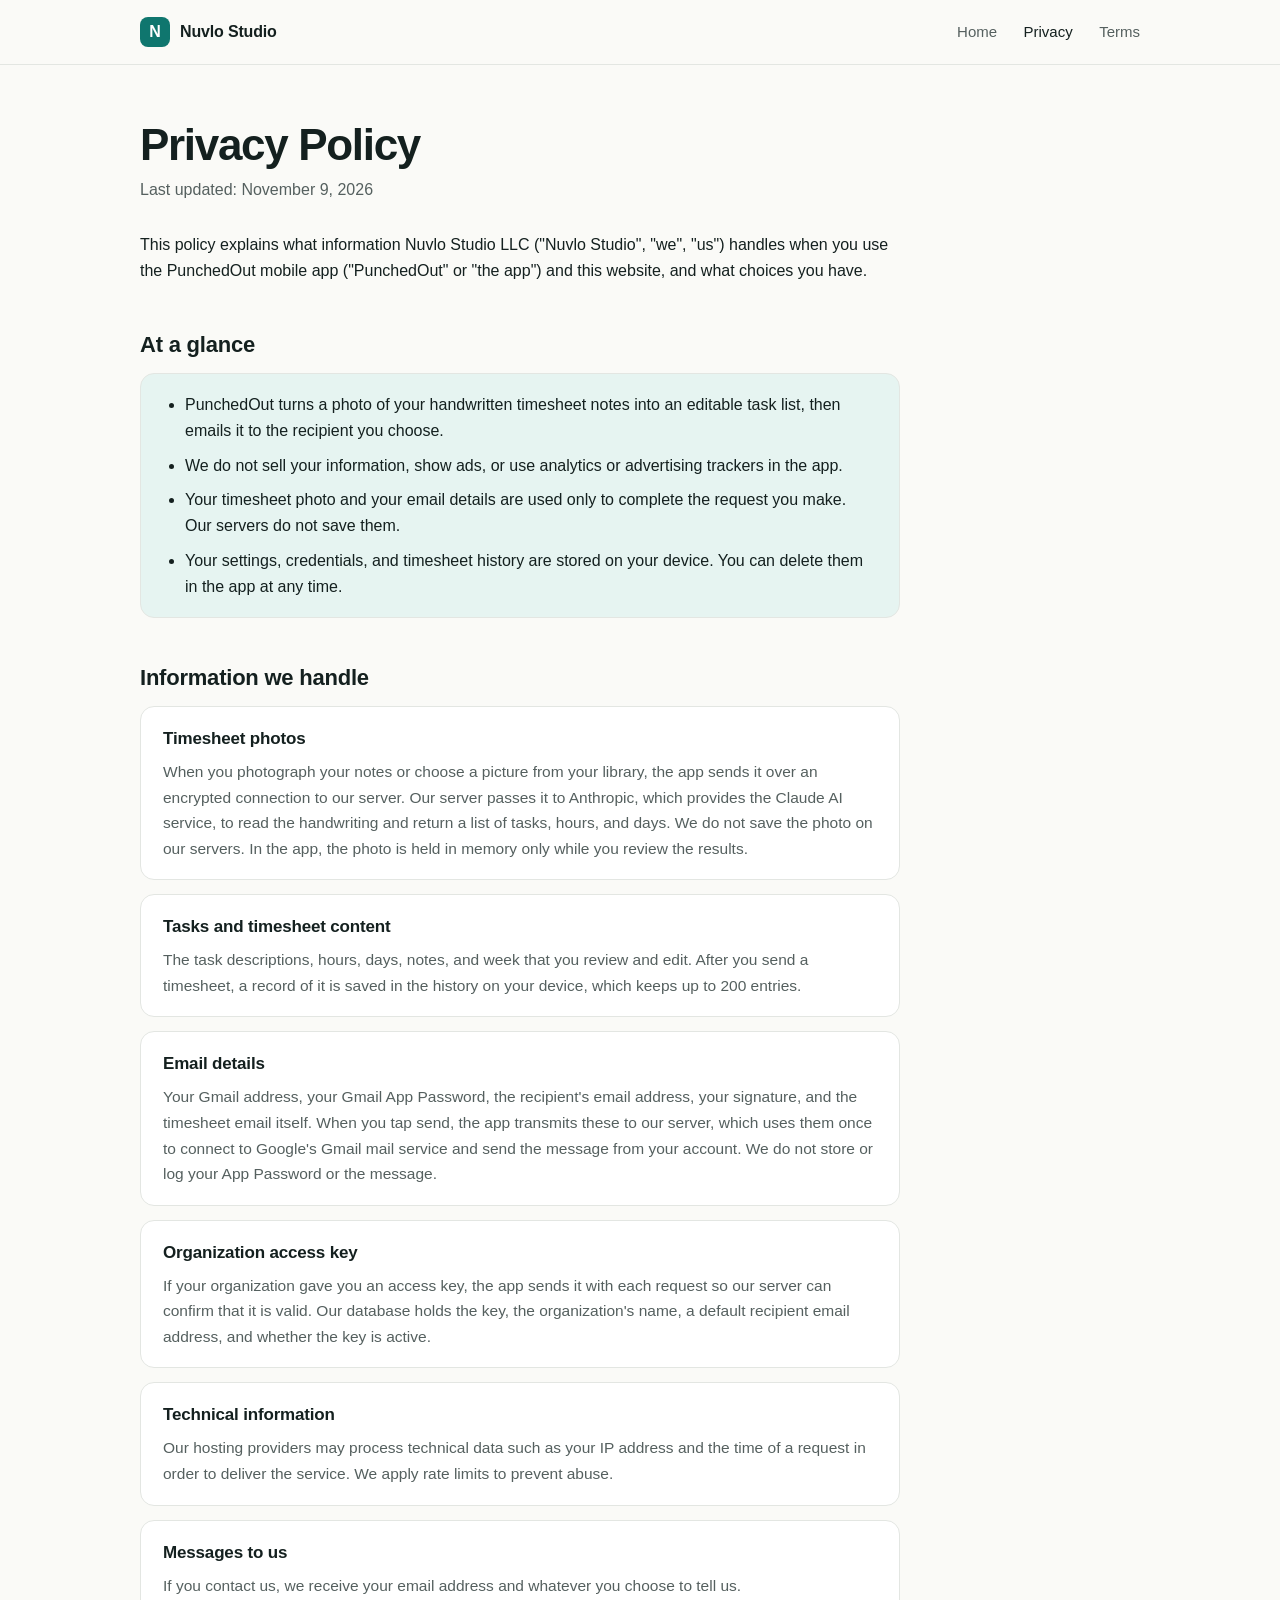
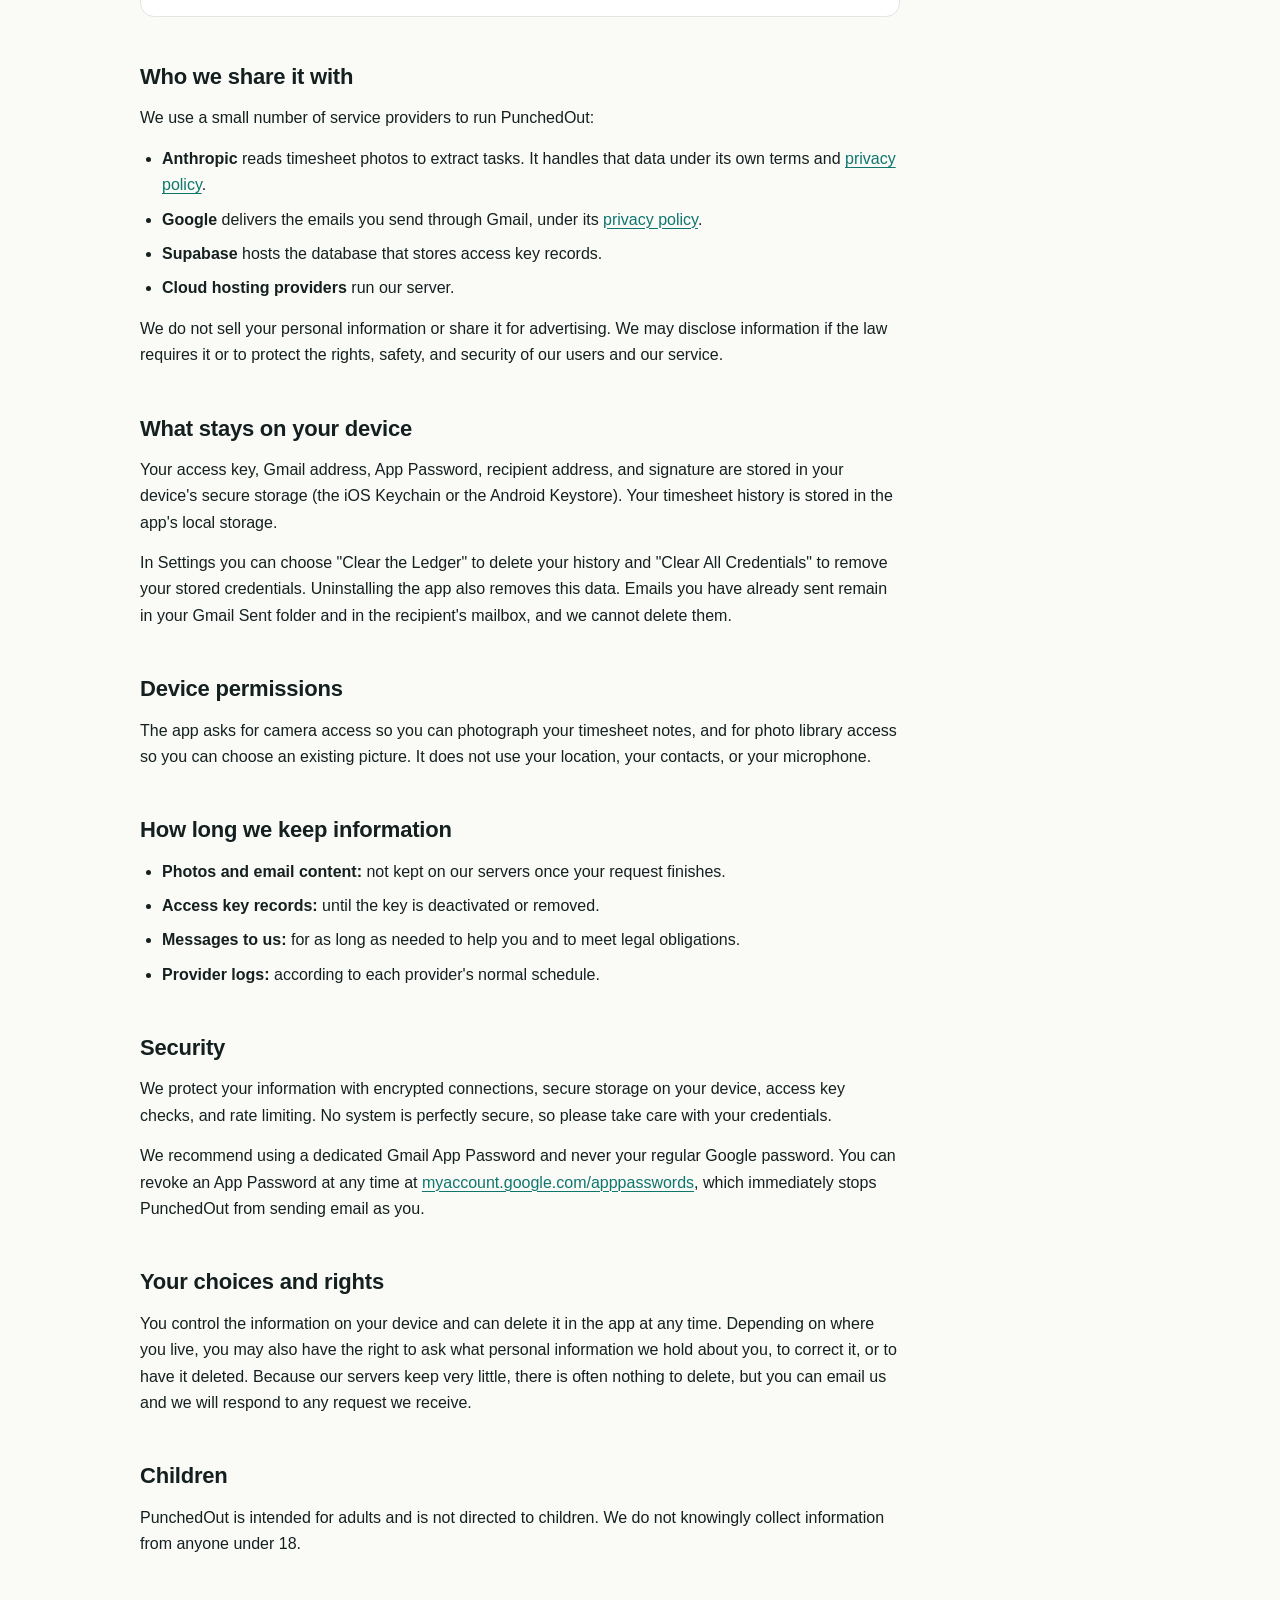
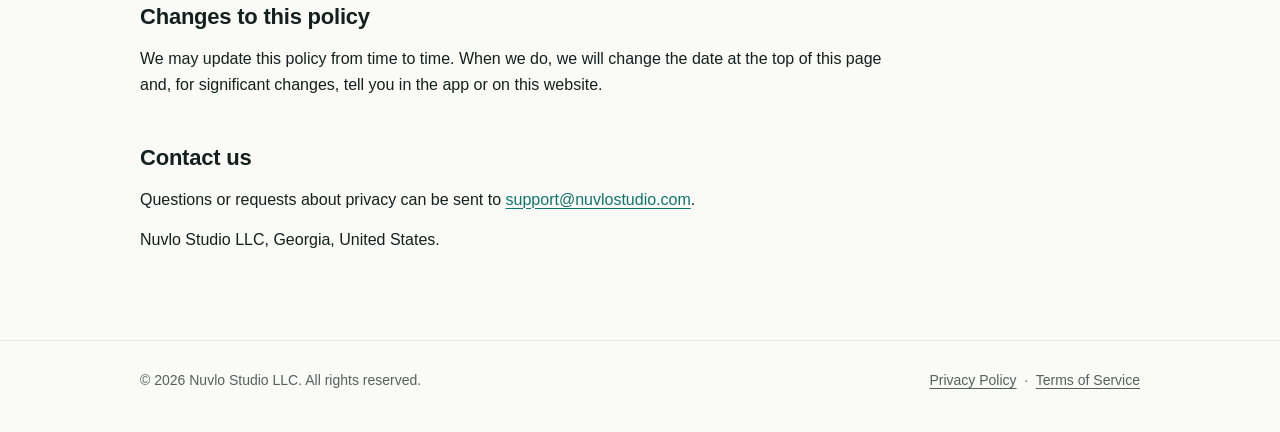
==== privacy/index.html @ 28f0fb5b "Add Privacy Policy and Terms of Service pages Drafted from how PunchedOut actually handles data (pho" ====
<!doctype html>
<html lang="en">
<head>
<meta charset="utf-8">
<meta name="viewport" content="width=device-width, initial-scale=1">
<title>Privacy Policy | Nuvlo Studio</title>
<meta name="description" content="How Nuvlo Studio LLC handles information when you use the PunchedOut app and this website.">
<link rel="canonical" href="https://nuvlostudio.com/privacy/">
<link rel="icon" href="data:image/svg+xml,%3Csvg xmlns='http://www.w3.org/2000/svg' viewBox='0 0 64 64'%3E%3Crect width='64' height='64' rx='14' fill='%230f766e'/%3E%3Cpath d='M18 46V18h6l16 20V18h6v28h-6L24 26v20z' fill='%23fff'/%3E%3C/svg%3E">
<style>
  :root {
    --bg: #fafaf7; --surface: #ffffff; --text: #14201f; --muted: #55605f; --line: #e3e6e2;
    --accent: #0f766e; --accent-ink: #ffffff; --accent-soft: #e6f4f1; --radius: 14px; --maxw: 1040px;
  }
  @media (prefers-color-scheme: dark) {
    :root {
      --bg: #0e1514; --surface: #141d1c; --text: #eaf1ef; --muted: #9fb0ad; --line: #25322f;
      --accent: #2dd4bf; --accent-ink: #062321; --accent-soft: #11302d;
    }
  }
  * { box-sizing: border-box; }
  body {
    margin: 0; background: var(--bg); color: var(--text); line-height: 1.65;
    font-family: -apple-system, BlinkMacSystemFont, "Segoe UI", Roboto, Helvetica, Arial, sans-serif;
    -webkit-font-smoothing: antialiased;
  }
  a { color: var(--accent); text-decoration-thickness: 1px; text-underline-offset: 3px; }
  a:hover { text-decoration-thickness: 2px; }
  .wrap { max-width: var(--maxw); margin: 0 auto; padding: 0 20px; }
  header.site { border-bottom: 1px solid var(--line); background: var(--bg); position: sticky; top: 0; z-index: 10; }
  .bar { display: flex; align-items: center; justify-content: space-between; height: 64px; }
  .brand { display: flex; align-items: center; gap: 10px; font-weight: 700; letter-spacing: -0.01em; color: var(--text); text-decoration: none; }
  .mark { width: 30px; height: 30px; border-radius: 8px; background: var(--accent); display: grid; place-items: center; color: var(--accent-ink); font-weight: 800; font-size: 16px; }
  nav a { color: var(--muted); text-decoration: none; margin-left: 22px; font-size: 15px; }
  nav a:hover, nav a[aria-current="page"] { color: var(--text); }

  .doc { padding: 56px 0 72px; }
  .doc .narrow { max-width: 760px; }
  .doc h1 { font-size: clamp(30px, 5vw, 44px); line-height: 1.1; letter-spacing: -0.03em; margin: 0 0 8px; }
  .doc .meta { color: var(--muted); margin: 0 0 28px; }
  .doc h2 { font-size: 22px; letter-spacing: -0.01em; margin: 42px 0 10px; }
  .doc p { margin: 0 0 14px; }
  .doc ul { margin: 0 0 14px; padding-left: 22px; }
  .doc li { margin: 0 0 8px; }
  .glance { background: var(--accent-soft); border: 1px solid var(--line); border-radius: var(--radius); padding: 18px 22px 8px; margin: 0 0 8px; }
  .glance ul { margin-bottom: 8px; }
  .item { background: var(--surface); border: 1px solid var(--line); border-radius: var(--radius); padding: 18px 22px; margin: 0 0 14px; }
  .item h3 { margin: 0 0 6px; font-size: 17px; letter-spacing: -0.01em; }
  .item p { margin: 0; color: var(--muted); font-size: 15.5px; }

  footer { border-top: 1px solid var(--line); padding: 28px 0 40px; color: var(--muted); font-size: 14px; }
  footer .row { display: flex; flex-wrap: wrap; gap: 8px 24px; justify-content: space-between; }
  footer a { color: var(--muted); }
  @media (max-width: 560px) { nav a { margin-left: 14px; font-size: 14px; } .doc { padding: 40px 0 56px; } }
</style>
</head>
<body>

<header class="site">
  <div class="wrap bar">
    <a class="brand" href="/" aria-label="Nuvlo Studio home">
      <span class="mark" aria-hidden="true">N</span>
      <span>Nuvlo Studio</span>
    </a>
    <nav aria-label="Primary">
      <a href="/">Home</a>
      <a href="/privacy/" aria-current="page">Privacy</a>
      <a href="/terms/">Terms</a>
    </nav>
  </div>
</header>

<main class="doc">
  <div class="wrap">
    <div class="narrow">
      <h1>Privacy Policy</h1>
      <p class="meta">Last updated: November 9, 2026</p>

      <p>This policy explains what information Nuvlo Studio LLC ("Nuvlo Studio", "we", "us") handles when you use the PunchedOut mobile app ("PunchedOut" or "the app") and this website, and what choices you have.</p>

      <h2>At a glance</h2>
      <div class="glance">
        <ul>
          <li>PunchedOut turns a photo of your handwritten timesheet notes into an editable task list, then emails it to the recipient you choose.</li>
          <li>We do not sell your information, show ads, or use analytics or advertising trackers in the app.</li>
          <li>Your timesheet photo and your email details are used only to complete the request you make. Our servers do not save them.</li>
          <li>Your settings, credentials, and timesheet history are stored on your device. You can delete them in the app at any time.</li>
        </ul>
      </div>

      <h2>Information we handle</h2>

      <div class="item">
        <h3>Timesheet photos</h3>
        <p>When you photograph your notes or choose a picture from your library, the app sends it over an encrypted connection to our server. Our server passes it to Anthropic, which provides the Claude AI service, to read the handwriting and return a list of tasks, hours, and days. We do not save the photo on our servers. In the app, the photo is held in memory only while you review the results.</p>
      </div>

      <div class="item">
        <h3>Tasks and timesheet content</h3>
        <p>The task descriptions, hours, days, notes, and week that you review and edit. After you send a timesheet, a record of it is saved in the history on your device, which keeps up to 200 entries.</p>
      </div>

      <div class="item">
        <h3>Email details</h3>
        <p>Your Gmail address, your Gmail App Password, the recipient's email address, your signature, and the timesheet email itself. When you tap send, the app transmits these to our server, which uses them once to connect to Google's Gmail mail service and send the message from your account. We do not store or log your App Password or the message.</p>
      </div>

      <div class="item">
        <h3>Organization access key</h3>
        <p>If your organization gave you an access key, the app sends it with each request so our server can confirm that it is valid. Our database holds the key, the organization's name, a default recipient email address, and whether the key is active.</p>
      </div>

      <div class="item">
        <h3>Technical information</h3>
        <p>Our hosting providers may process technical data such as your IP address and the time of a request in order to deliver the service. We apply rate limits to prevent abuse.</p>
      </div>

      <div class="item">
        <h3>Messages to us</h3>
        <p>If you contact us, we receive your email address and whatever you choose to tell us.</p>
      </div>

      <h2>Who we share it with</h2>
      <p>We use a small number of service providers to run PunchedOut:</p>
      <ul>
        <li><strong>Anthropic</strong> reads timesheet photos to extract tasks. It handles that data under its own terms and <a href="https://www.anthropic.com/legal/privacy" rel="noopener">privacy policy</a>.</li>
        <li><strong>Google</strong> delivers the emails you send through Gmail, under its <a href="https://policies.google.com/privacy" rel="noopener">privacy policy</a>.</li>
        <li><strong>Supabase</strong> hosts the database that stores access key records.</li>
        <li><strong>Cloud hosting providers</strong> run our server.</li>
      </ul>
      <p>We do not sell your personal information or share it for advertising. We may disclose information if the law requires it or to protect the rights, safety, and security of our users and our service.</p>

      <h2>What stays on your device</h2>
      <p>Your access key, Gmail address, App Password, recipient address, and signature are stored in your device's secure storage (the iOS Keychain or the Android Keystore). Your timesheet history is stored in the app's local storage.</p>
      <p>In Settings you can choose "Clear the Ledger" to delete your history and "Clear All Credentials" to remove your stored credentials. Uninstalling the app also removes this data. Emails you have already sent remain in your Gmail Sent folder and in the recipient's mailbox, and we cannot delete them.</p>

      <h2>Device permissions</h2>
      <p>The app asks for camera access so you can photograph your timesheet notes, and for photo library access so you can choose an existing picture. It does not use your location, your contacts, or your microphone.</p>

      <h2>How long we keep information</h2>
      <ul>
        <li><strong>Photos and email content:</strong> not kept on our servers once your request finishes.</li>
        <li><strong>Access key records:</strong> until the key is deactivated or removed.</li>
        <li><strong>Messages to us:</strong> for as long as needed to help you and to meet legal obligations.</li>
        <li><strong>Provider logs:</strong> according to each provider's normal schedule.</li>
      </ul>

      <h2>Security</h2>
      <p>We protect your information with encrypted connections, secure storage on your device, access key checks, and rate limiting. No system is perfectly secure, so please take care with your credentials.</p>
      <p>We recommend using a dedicated Gmail App Password and never your regular Google password. You can revoke an App Password at any time at <a href="https://myaccount.google.com/apppasswords" rel="noopener">myaccount.google.com/apppasswords</a>, which immediately stops PunchedOut from sending email as you.</p>

      <h2>Your choices and rights</h2>
      <p>You control the information on your device and can delete it in the app at any time. Depending on where you live, you may also have the right to ask what personal information we hold about you, to correct it, or to have it deleted. Because our servers keep very little, there is often nothing to delete, but you can email us and we will respond to any request we receive.</p>

      <h2>Children</h2>
      <p>PunchedOut is intended for adults and is not directed to children. We do not knowingly collect information from anyone under 18.</p>

      <h2>Changes to this policy</h2>
      <p>We may update this policy from time to time. When we do, we will change the date at the top of this page and, for significant changes, tell you in the app or on this website.</p>

      <h2>Contact us</h2>
      <p>Questions or requests about privacy can be sent to <a href="mailto:support@nuvlostudio.com">support@nuvlostudio.com</a>.</p>
      <p>Nuvlo Studio LLC, Georgia, United States.</p>
    </div>
  </div>
</main>

<footer>
  <div class="wrap row">
    <span>&copy; 2026 Nuvlo Studio LLC. All rights reserved.</span>
    <span><a href="/privacy/">Privacy Policy</a> &nbsp;&middot;&nbsp; <a href="/terms/">Terms of Service</a></span>
  </div>
</footer>

</body>
</html>
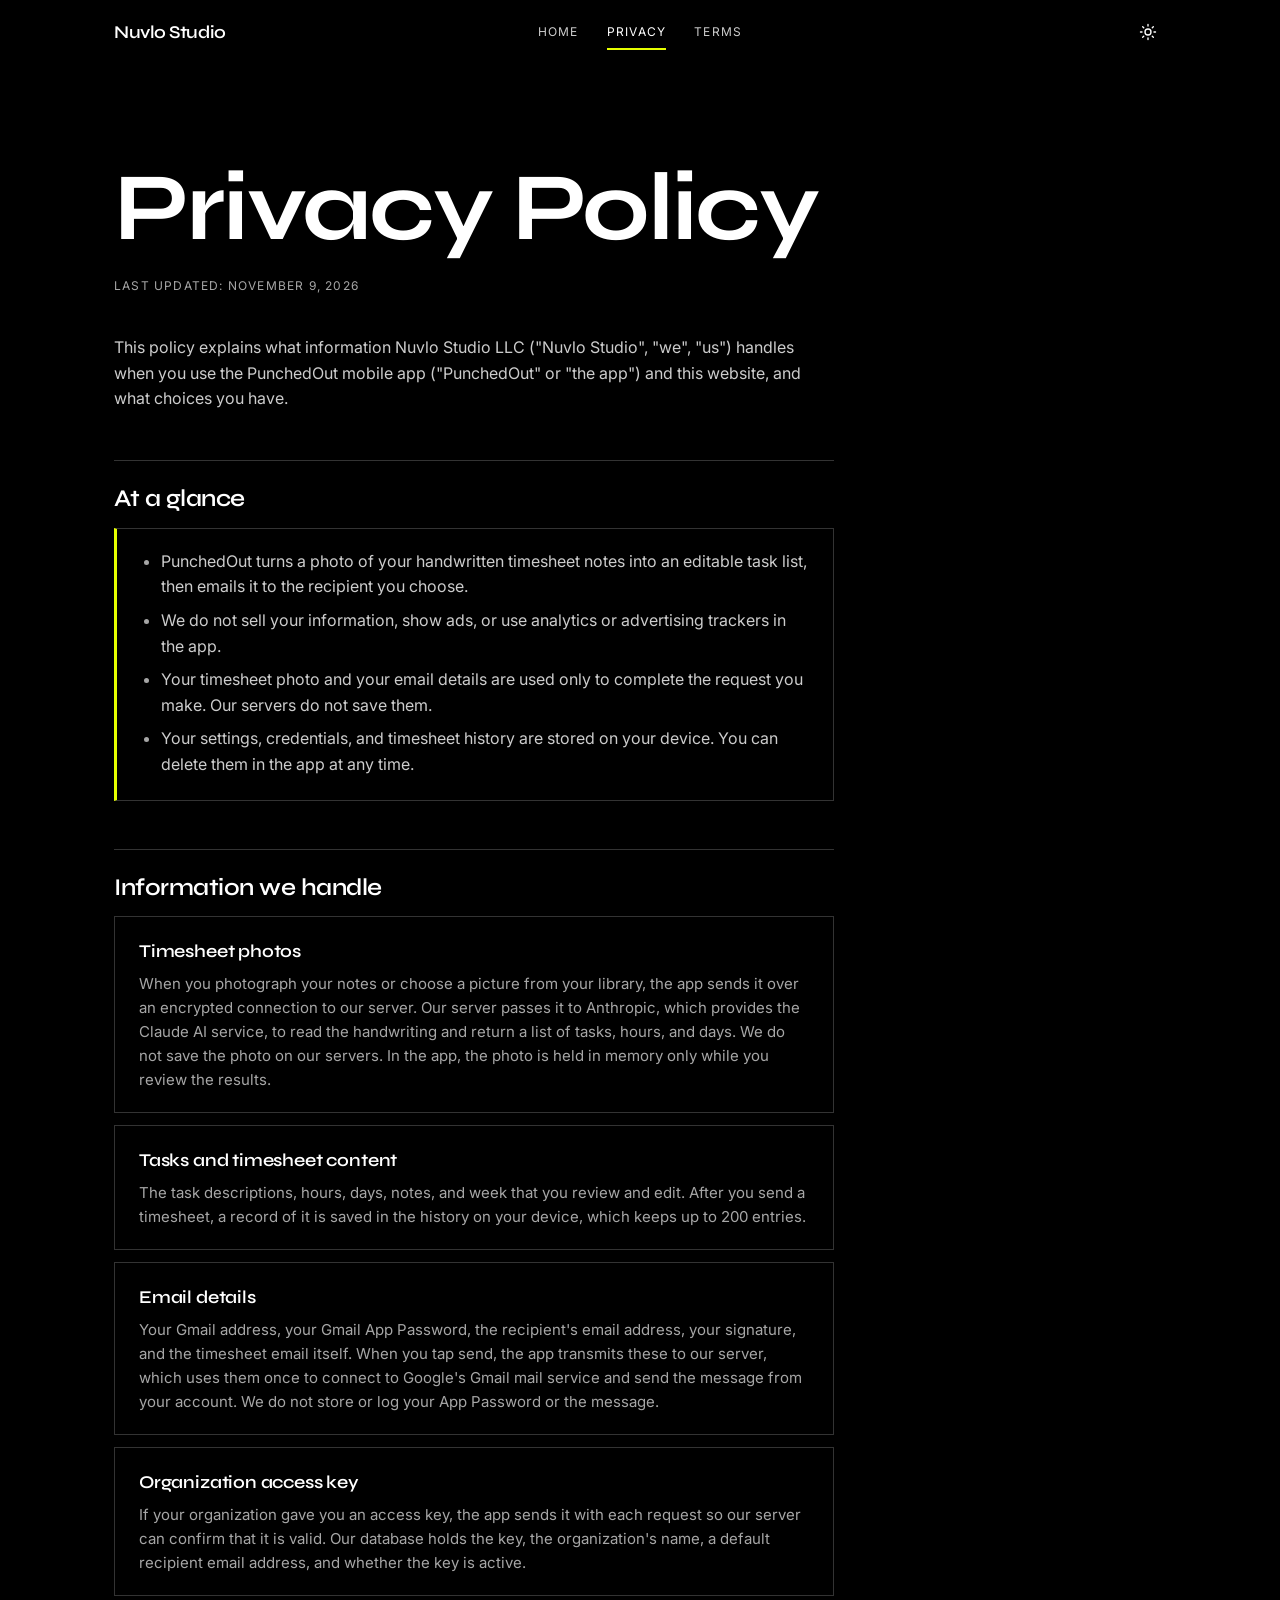
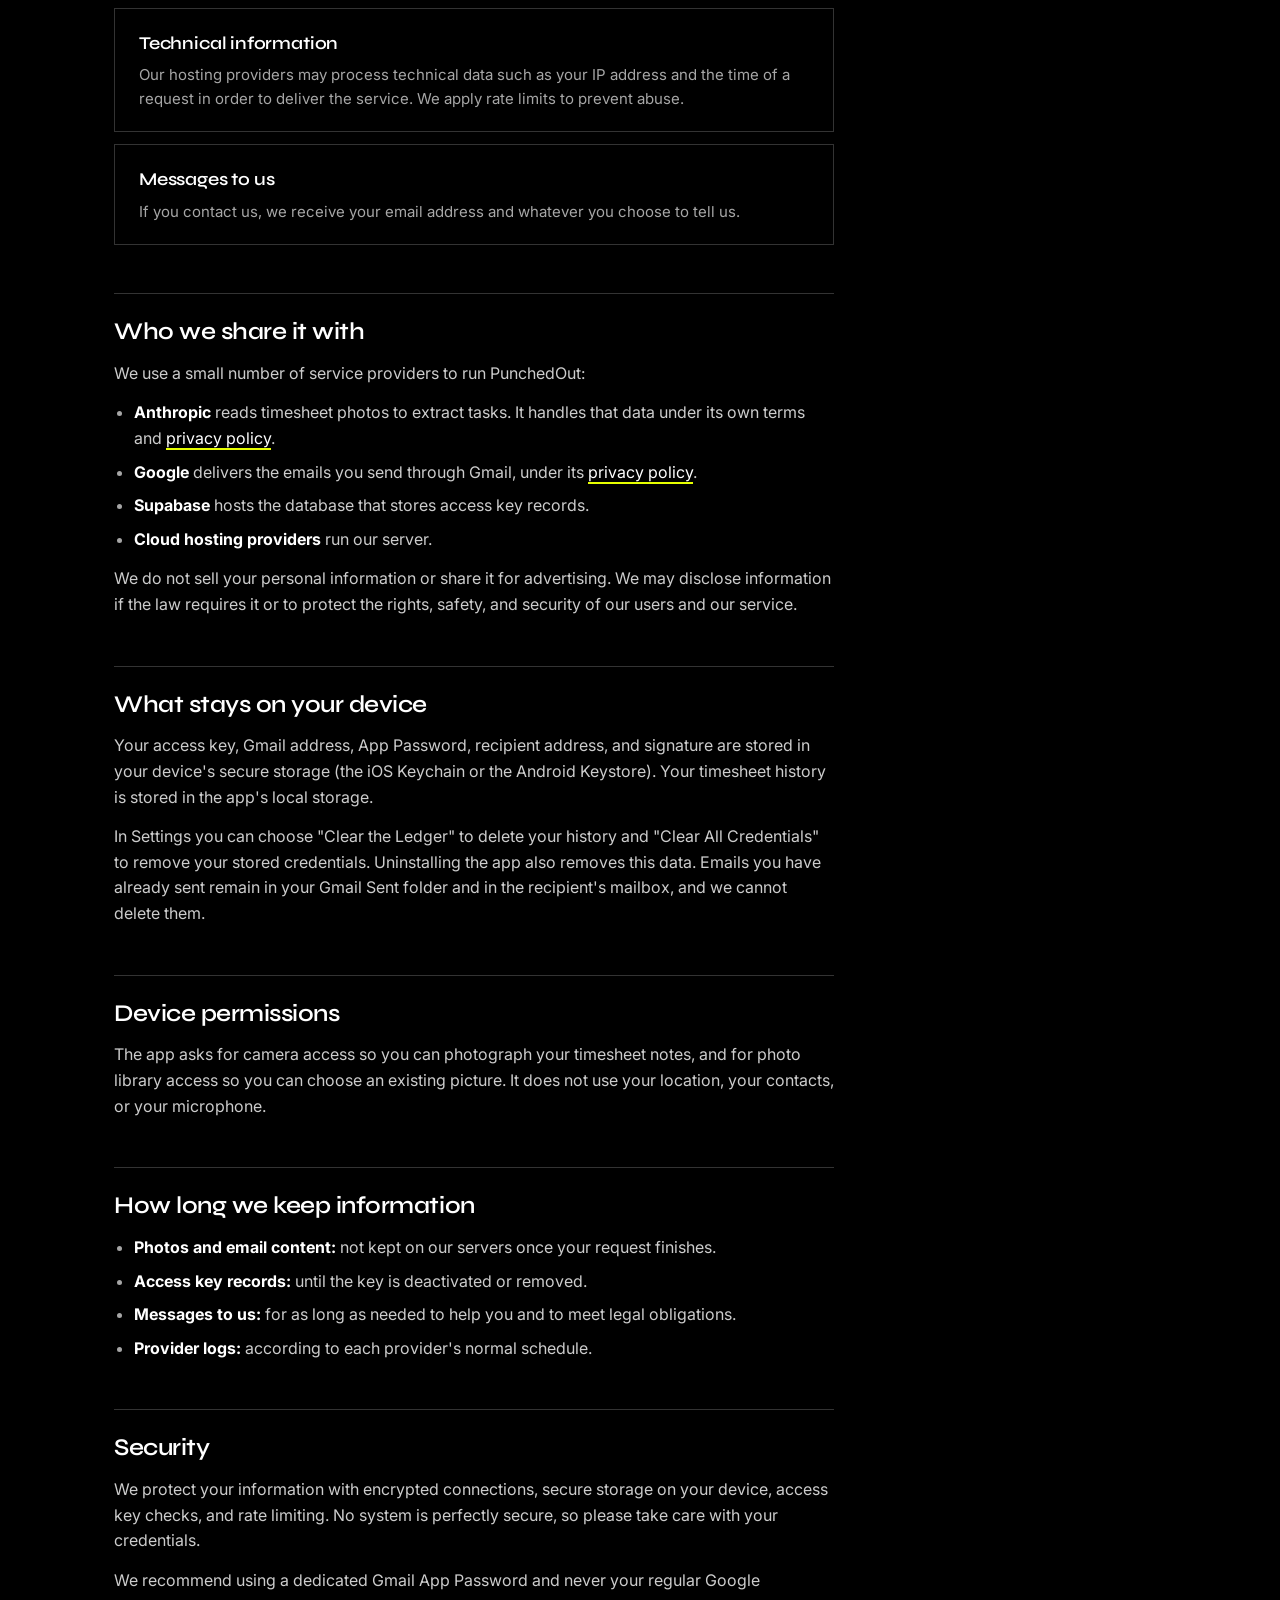
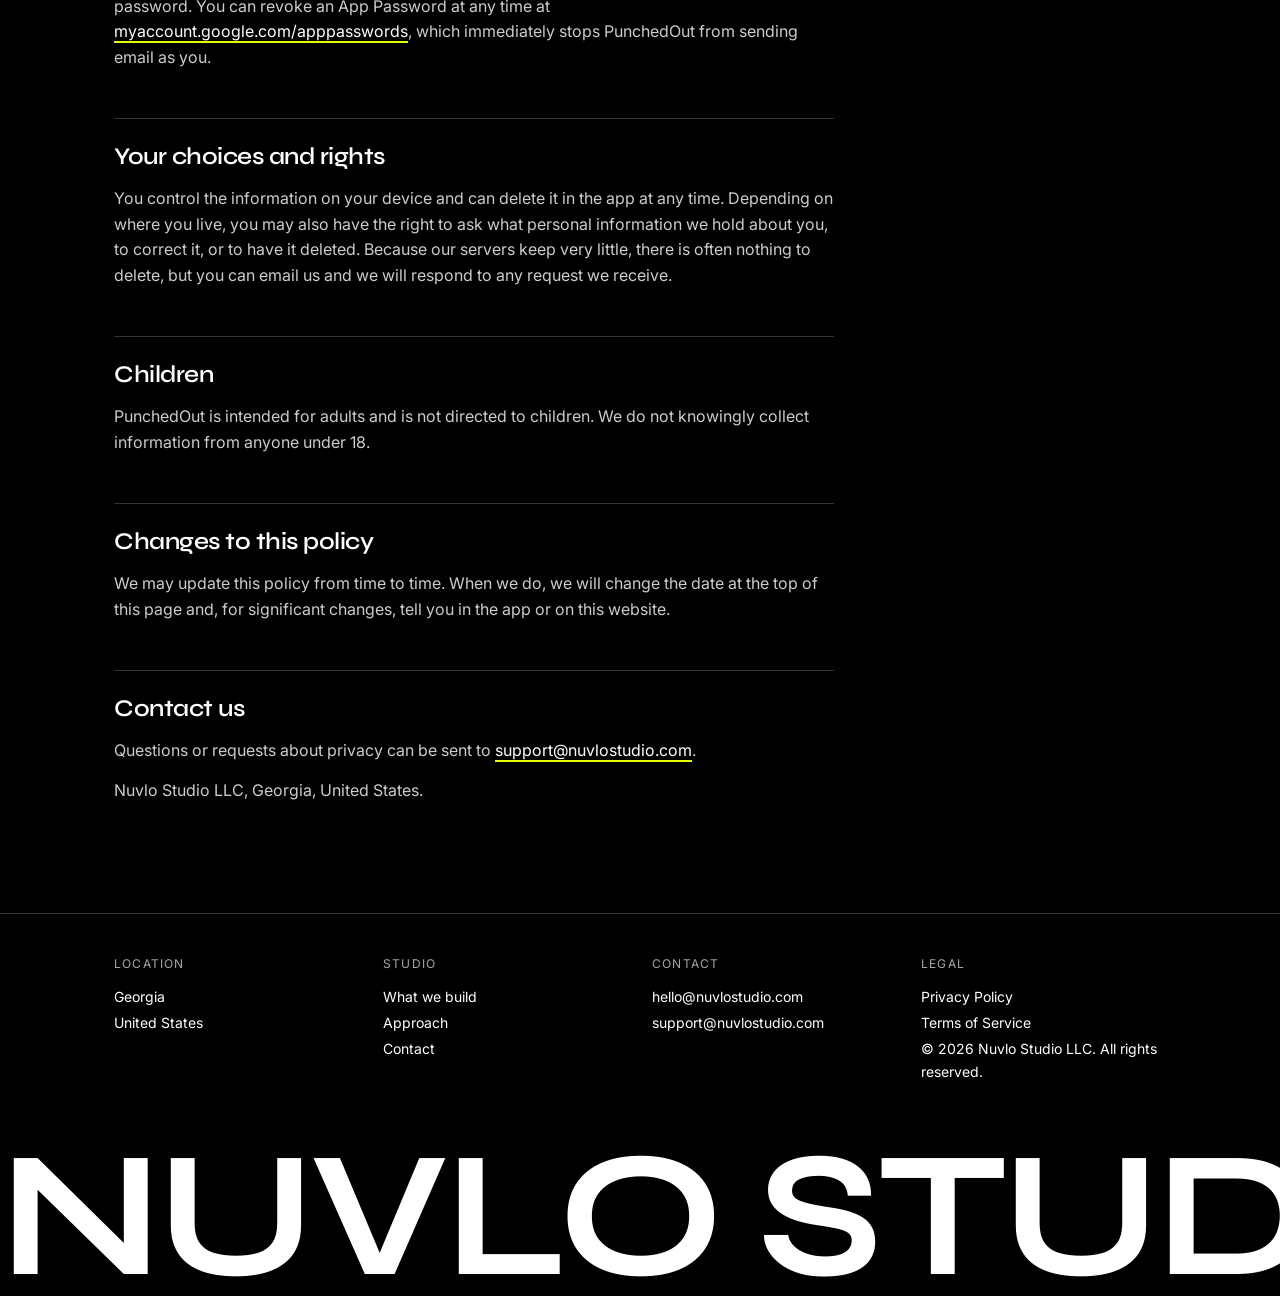
==== commit b3072908: "Redesign site with dark editorial look Rebuild the home page and restyle the privacy and terms pages" ====
--- a/privacy/index.html
+++ b/privacy/index.html
@@ -6,67 +6,31 @@
 <title>Privacy Policy | Nuvlo Studio</title>
 <meta name="description" content="How Nuvlo Studio LLC handles information when you use the PunchedOut app and this website.">
 <link rel="canonical" href="https://nuvlostudio.com/privacy/">
-<link rel="icon" href="data:image/svg+xml,%3Csvg xmlns='http://www.w3.org/2000/svg' viewBox='0 0 64 64'%3E%3Crect width='64' height='64' rx='14' fill='%230f766e'/%3E%3Cpath d='M18 46V18h6l16 20V18h6v28h-6L24 26v20z' fill='%23fff'/%3E%3C/svg%3E">
-<style>
-  :root {
-    --bg: #fafaf7; --surface: #ffffff; --text: #14201f; --muted: #55605f; --line: #e3e6e2;
-    --accent: #0f766e; --accent-ink: #ffffff; --accent-soft: #e6f4f1; --radius: 14px; --maxw: 1040px;
-  }
-  @media (prefers-color-scheme: dark) {
-    :root {
-      --bg: #0e1514; --surface: #141d1c; --text: #eaf1ef; --muted: #9fb0ad; --line: #25322f;
-      --accent: #2dd4bf; --accent-ink: #062321; --accent-soft: #11302d;
-    }
-  }
-  * { box-sizing: border-box; }
-  body {
-    margin: 0; background: var(--bg); color: var(--text); line-height: 1.65;
-    font-family: -apple-system, BlinkMacSystemFont, "Segoe UI", Roboto, Helvetica, Arial, sans-serif;
-    -webkit-font-smoothing: antialiased;
-  }
-  a { color: var(--accent); text-decoration-thickness: 1px; text-underline-offset: 3px; }
-  a:hover { text-decoration-thickness: 2px; }
-  .wrap { max-width: var(--maxw); margin: 0 auto; padding: 0 20px; }
-  header.site { border-bottom: 1px solid var(--line); background: var(--bg); position: sticky; top: 0; z-index: 10; }
-  .bar { display: flex; align-items: center; justify-content: space-between; height: 64px; }
-  .brand { display: flex; align-items: center; gap: 10px; font-weight: 700; letter-spacing: -0.01em; color: var(--text); text-decoration: none; }
-  .mark { width: 30px; height: 30px; border-radius: 8px; background: var(--accent); display: grid; place-items: center; color: var(--accent-ink); font-weight: 800; font-size: 16px; }
-  nav a { color: var(--muted); text-decoration: none; margin-left: 22px; font-size: 15px; }
-  nav a:hover, nav a[aria-current="page"] { color: var(--text); }
-
-  .doc { padding: 56px 0 72px; }
-  .doc .narrow { max-width: 760px; }
-  .doc h1 { font-size: clamp(30px, 5vw, 44px); line-height: 1.1; letter-spacing: -0.03em; margin: 0 0 8px; }
-  .doc .meta { color: var(--muted); margin: 0 0 28px; }
-  .doc h2 { font-size: 22px; letter-spacing: -0.01em; margin: 42px 0 10px; }
-  .doc p { margin: 0 0 14px; }
-  .doc ul { margin: 0 0 14px; padding-left: 22px; }
-  .doc li { margin: 0 0 8px; }
-  .glance { background: var(--accent-soft); border: 1px solid var(--line); border-radius: var(--radius); padding: 18px 22px 8px; margin: 0 0 8px; }
-  .glance ul { margin-bottom: 8px; }
-  .item { background: var(--surface); border: 1px solid var(--line); border-radius: var(--radius); padding: 18px 22px; margin: 0 0 14px; }
-  .item h3 { margin: 0 0 6px; font-size: 17px; letter-spacing: -0.01em; }
-  .item p { margin: 0; color: var(--muted); font-size: 15.5px; }
-
-  footer { border-top: 1px solid var(--line); padding: 28px 0 40px; color: var(--muted); font-size: 14px; }
-  footer .row { display: flex; flex-wrap: wrap; gap: 8px 24px; justify-content: space-between; }
-  footer a { color: var(--muted); }
-  @media (max-width: 560px) { nav a { margin-left: 14px; font-size: 14px; } .doc { padding: 40px 0 56px; } }
-</style>
+<link rel="icon" href="data:image/svg+xml,%3Csvg xmlns='http://www.w3.org/2000/svg' viewBox='0 0 64 64'%3E%3Crect width='64' height='64' fill='%23000'/%3E%3Cpath d='M18 46V18h6l16 20V18h6v28h-6L24 26v20z' fill='%23e6ff00'/%3E%3C/svg%3E">
+<link rel="preconnect" href="https://fonts.googleapis.com">
+<link rel="preconnect" href="https://fonts.gstatic.com" crossorigin>
+<link rel="stylesheet" href="https://fonts.googleapis.com/css2?family=Inter:wght@400;500;600&family=Syne:wght@600;700&display=swap">
+<link rel="stylesheet" href="/assets/site.css">
+<script>
+  document.documentElement.className = 'js';
+  try { if (localStorage.getItem('theme') === 'light') document.documentElement.setAttribute('data-theme', 'light'); } catch (e) {}
+</script>
+<script src="/assets/site.js" defer></script>
 </head>
 <body>
 
 <header class="site">
   <div class="wrap bar">
-    <a class="brand" href="/" aria-label="Nuvlo Studio home">
-      <span class="mark" aria-hidden="true">N</span>
-      <span>Nuvlo Studio</span>
-    </a>
+    <a class="brand" href="/" aria-label="Nuvlo Studio home">Nuvlo Studio</a>
     <nav aria-label="Primary">
       <a href="/">Home</a>
       <a href="/privacy/" aria-current="page">Privacy</a>
       <a href="/terms/">Terms</a>
     </nav>
+    <button class="theme" type="button" aria-label="Switch to light theme">
+      <svg class="sun" viewBox="0 0 24 24" fill="none" stroke="currentColor" stroke-width="1.8" stroke-linecap="round" aria-hidden="true"><circle cx="12" cy="12" r="4"/><path d="M12 2v2M12 20v2M2 12h2M20 12h2M4.9 4.9l1.4 1.4M17.7 17.7l1.4 1.4M4.9 19.1l1.4-1.4M17.7 6.3l1.4-1.4"/></svg>
+      <svg class="moon" viewBox="0 0 24 24" fill="none" stroke="currentColor" stroke-width="1.8" stroke-linejoin="round" aria-hidden="true"><path d="M20 14.5A8 8 0 0 1 9.5 4a8 8 0 1 0 10.5 10.5z"/></svg>
+    </button>
   </div>
 </header>
 
@@ -165,11 +129,37 @@
   </div>
 </main>
 
-<footer>
-  <div class="wrap row">
-    <span>&copy; 2026 Nuvlo Studio LLC. All rights reserved.</span>
-    <span><a href="/privacy/">Privacy Policy</a> &nbsp;&middot;&nbsp; <a href="/terms/">Terms of Service</a></span>
+<footer class="site">
+  <div class="wrap cols">
+    <div>
+      <div class="label">Location</div>
+      <ul><li>Georgia</li><li>United States</li></ul>
+    </div>
+    <div>
+      <div class="label">Studio</div>
+      <ul>
+        <li><a href="/#about">What we build</a></li>
+        <li><a href="/#approach">Approach</a></li>
+        <li><a href="/#contact">Contact</a></li>
+      </ul>
+    </div>
+    <div>
+      <div class="label">Contact</div>
+      <ul>
+        <li><a href="mailto:hello@nuvlostudio.com">hello@nuvlostudio.com</a></li>
+        <li><a href="mailto:support@nuvlostudio.com">support@nuvlostudio.com</a></li>
+      </ul>
+    </div>
+    <div>
+      <div class="label">Legal</div>
+      <ul>
+        <li><a href="/privacy/">Privacy Policy</a></li>
+        <li><a href="/terms/">Terms of Service</a></li>
+        <li>&copy; 2026 Nuvlo Studio LLC. All rights reserved.</li>
+      </ul>
+    </div>
   </div>
+  <div class="marquee" aria-hidden="true"><div><span>Nuvlo Studio <i>&#10033;</i></span><span>Nuvlo Studio <i>&#10033;</i></span><span>Nuvlo Studio <i>&#10033;</i></span><span>Nuvlo Studio <i>&#10033;</i></span><span>Nuvlo Studio <i>&#10033;</i></span><span>Nuvlo Studio <i>&#10033;</i></span><span>Nuvlo Studio <i>&#10033;</i></span><span>Nuvlo Studio <i>&#10033;</i></span></div></div>
 </footer>
 
 </body>
--- a/assets/site.css
+++ b/assets/site.css
@@ -0,0 +1,262 @@
+/* Nuvlo Studio — shared styles for the home page and the legal pages. */
+
+:root {
+  --bg: #000;
+  --fg: #fff;
+  --fg-soft: rgba(255, 255, 255, 0.8);
+  --muted: #a6a6a6;
+  --line: #333;
+  --accent: #e6ff00;
+  --accent-ink: #000;
+  --tile-opacity: 0.6;
+  --display: "Syne", system-ui, -apple-system, "Segoe UI", sans-serif;
+  --body: "Inter", system-ui, -apple-system, "Segoe UI", Roboto, Helvetica, Arial, sans-serif;
+  --maxw: 1100px;
+  --gutter: 24px;
+  color-scheme: dark;
+}
+:root[data-theme="light"] {
+  --bg: #fff;
+  --fg: #000;
+  --fg-soft: rgba(0, 0, 0, 0.8);
+  --muted: #5c5c5c;
+  --line: #d9d9d9;
+  --tile-opacity: 0.3;
+  color-scheme: light;
+}
+
+* { box-sizing: border-box; }
+html { scroll-behavior: smooth; scroll-padding-top: 72px; }
+body {
+  margin: 0;
+  background: var(--bg);
+  color: var(--fg);
+  font-family: var(--body);
+  font-size: 16px;
+  line-height: 1.6;
+  -webkit-font-smoothing: antialiased;
+  overflow-x: hidden;
+}
+h1, h2, h3 { font-family: var(--display); margin: 0; }
+p { margin: 0; }
+a {
+  color: var(--fg);
+  text-decoration: underline;
+  text-decoration-color: var(--accent);
+  text-decoration-thickness: 2px;
+  text-underline-offset: 4px;
+}
+:root[data-theme="light"] a { text-decoration-color: var(--fg); }
+a:hover { background: var(--accent); color: var(--accent-ink); text-decoration-color: transparent; }
+:focus-visible { outline: 2px solid var(--accent); outline-offset: 3px; }
+:root[data-theme="light"] :focus-visible { outline-color: var(--fg); }
+::selection { background: var(--accent); color: var(--accent-ink); }
+
+.wrap { max-width: var(--maxw); margin: 0 auto; padding: 0 var(--gutter); }
+.label {
+  font-size: 12px;
+  letter-spacing: 0.1em;
+  text-transform: uppercase;
+  color: var(--muted);
+}
+
+/* Header */
+header.site {
+  position: sticky; top: 0; z-index: 20;
+  background: var(--bg);
+  transition: transform 0.3s ease;
+}
+header.site.is-hidden { transform: translateY(-100%); }
+.bar {
+  display: grid;
+  grid-template-columns: 1fr auto 1fr;
+  align-items: center;
+  gap: 12px 24px;
+  min-height: 64px;
+}
+.brand {
+  justify-self: start;
+  font-family: var(--display);
+  font-size: 18px; font-weight: 600; letter-spacing: -0.025em;
+  text-decoration: none;
+}
+.brand:hover { background: none; color: var(--fg); }
+header.site nav { display: flex; gap: 28px; }
+header.site nav a {
+  font-size: 12px; letter-spacing: 0.1em; text-transform: uppercase;
+  color: var(--fg-soft); text-decoration: none; padding: 6px 0;
+}
+header.site nav a:hover { background: none; color: var(--fg); box-shadow: 0 2px 0 var(--accent); }
+header.site nav a[aria-current="page"] { color: var(--fg); box-shadow: 0 2px 0 var(--accent); }
+.theme {
+  justify-self: end;
+  display: none;
+  width: 36px; height: 36px; padding: 0;
+  place-items: center;
+  background: none; border: 1px solid transparent; color: var(--fg);
+  cursor: pointer;
+}
+.js .theme { display: grid; }
+.theme:hover { border-color: var(--line); }
+.theme svg { width: 18px; height: 18px; }
+.theme .moon { display: none; }
+:root[data-theme="light"] .theme .sun { display: none; }
+:root[data-theme="light"] .theme .moon { display: block; }
+
+/* Generated tile artwork (stands in for project imagery) */
+.art { background-color: #111; background-size: cover; }
+.art-1 { background-image: radial-gradient(circle at 30% 28%, #6f7dff, transparent 55%), radial-gradient(circle at 72% 82%, #3a1fb0, transparent 60%), linear-gradient(#0a0a2a, #05051a); }
+.art-2 { background-image: repeating-radial-gradient(circle at 50% 42%, #ff2d55 0 2px, transparent 2px 14px), linear-gradient(#22000a, #0d0004); }
+.art-3 { background-image: conic-gradient(from 210deg at 60% 40%, #f4efe6, #e23d4f, #2b7a5b, #f4efe6); }
+.art-4 { background-image: linear-gradient(160deg, #1b2cff, #ff3ecf 55%, #ffe9a8); }
+.art-5 { background-image: repeating-linear-gradient(115deg, #ff7a18 0 6px, #0f3d2e 6px 18px, #e6ff00 18px 20px); }
+.art-6 { background-image: radial-gradient(circle at 25% 25%, #ffd400, transparent 45%), radial-gradient(circle at 75% 35%, #ff3e8a, transparent 50%), radial-gradient(circle at 45% 85%, #2a5cff, transparent 55%), linear-gradient(#f2f2f2, #dcdcdc); }
+.art-7 { background-image: repeating-linear-gradient(0deg, rgba(0, 0, 0, 0.25) 0 3px, transparent 3px 9px), conic-gradient(from 20deg at 40% 60%, #2a1a8a, #ffb800, #7a2cff, #2a1a8a); }
+.art-8 { background-image: radial-gradient(circle at 20% 80%, #00c2a8, transparent 50%), radial-gradient(circle at 80% 20%, #ff4f8b, transparent 55%), linear-gradient(#f7d9e3, #e9b9cb); }
+
+/* Hero */
+.hero {
+  min-height: calc(100svh - 64px);
+  display: grid;
+  grid-template-rows: 1fr auto;
+  padding-top: 24px;
+  padding-bottom: 40px;
+}
+.stage { display: grid; place-items: center; }
+.stage > * { grid-area: 1 / 1; }
+.tiles {
+  display: grid;
+  grid-template-columns: repeat(4, 1fr);
+  gap: clamp(10px, 2.4vw, 28px);
+  /* Capped by viewport height so the intro stays above the fold. */
+  width: min(900px, 100%, max(320px, (100svh - 270px) * 1.45));
+  opacity: var(--tile-opacity);
+}
+.tiles .art { aspect-ratio: 3 / 4; will-change: transform; }
+.hero h1 {
+  position: relative;
+  font-size: clamp(40px, 11vw, 128px);
+  font-weight: 700;
+  line-height: 1;
+  letter-spacing: -0.025em;
+  white-space: nowrap;
+  text-align: center;
+}
+.intro { max-width: 44ch; color: var(--fg-soft); margin-top: 32px; }
+.intro .label { display: block; margin-bottom: 10px; }
+
+/* Sections */
+section { padding: clamp(64px, 10vw, 128px) 0; border-top: 1px solid var(--line); }
+.section-head { margin-bottom: clamp(32px, 5vw, 64px); }
+.section-head h2 {
+  font-size: clamp(36px, 7vw, 88px);
+  font-weight: 700; line-height: 1; letter-spacing: -0.025em;
+  margin: 12px 0 16px;
+}
+.section-head p { color: var(--fg-soft); max-width: 52ch; }
+
+/* What we build: project-style list */
+.list { list-style: none; margin: 0; padding: 0; border-bottom: 1px solid var(--line); }
+.list li {
+  display: grid;
+  grid-template-columns: 56px minmax(0, 1.2fr) minmax(0, 1fr);
+  gap: 8px 24px;
+  align-items: baseline;
+  padding: 28px 0;
+  border-top: 1px solid var(--line);
+}
+.list h3 {
+  font-size: clamp(24px, 3.6vw, 44px);
+  font-weight: 600; line-height: 1.1; letter-spacing: -0.02em;
+  transition: transform 0.25s ease, color 0.25s ease;
+}
+.list p { color: var(--muted); font-size: 15px; }
+@media (hover: hover) {
+  .list li:hover h3 { transform: translateX(12px); color: var(--accent); }
+  :root[data-theme="light"] .list li:hover h3 { color: var(--fg); text-decoration: underline; text-decoration-thickness: 3px; text-underline-offset: 6px; }
+}
+
+/* Approach */
+.principles { display: grid; grid-template-columns: repeat(3, 1fr); gap: 32px; }
+.principles > div { border-top: 1px solid var(--line); padding-top: 20px; }
+.principles h3 { font-size: 22px; font-weight: 600; letter-spacing: -0.02em; margin: 10px 0 10px; }
+.principles p { color: var(--fg-soft); font-size: 15px; }
+.chips { display: flex; flex-wrap: wrap; gap: 8px; list-style: none; margin: 14px 0 0; padding: 0; }
+.chips li { border: 1px solid var(--line); padding: 6px 12px; font-size: 13px; }
+.platforms { margin-top: clamp(40px, 6vw, 72px); }
+
+/* Contact */
+.contact { display: grid; grid-template-columns: minmax(0, 1.2fr) minmax(0, 1fr); gap: 48px; align-items: start; }
+.contact h2 {
+  font-size: clamp(40px, 7.5vw, 96px);
+  font-weight: 700; line-height: 1; letter-spacing: -0.025em;
+  margin: 12px 0 40px;
+}
+.contact dl { margin: 0; }
+.contact dl > div { border-top: 1px solid var(--line); padding: 20px 0; }
+.contact dd { margin: 6px 0 0; }
+.contact .addr { font-family: var(--display); font-size: clamp(20px, 2.6vw, 28px); font-weight: 600; letter-spacing: -0.02em; overflow-wrap: anywhere; }
+.contact .hint { color: var(--muted); font-size: 15px; }
+.contact .art { aspect-ratio: 4 / 5; width: 100%; }
+
+/* Footer */
+footer.site { border-top: 1px solid var(--line); padding-top: 40px; font-size: 14px; }
+.cols { display: grid; grid-template-columns: repeat(4, 1fr); gap: 32px 24px; padding-bottom: 48px; }
+.cols .label { margin-bottom: 12px; }
+.cols ul { list-style: none; margin: 0; padding: 0; }
+.cols li { margin-bottom: 4px; overflow-wrap: anywhere; }
+.cols a { text-decoration: none; }
+.cols a:hover { background: none; color: var(--fg); text-decoration: underline; text-decoration-color: var(--accent); }
+.marquee { overflow: hidden; white-space: nowrap; user-select: none; }
+.marquee div {
+  display: inline-block;
+  font-family: var(--display);
+  font-size: clamp(64px, 14vw, 200px);
+  font-weight: 700; line-height: 0.9; letter-spacing: -0.025em; text-transform: uppercase;
+  animation: marquee 40s linear infinite;
+}
+.marquee span { padding-right: 0.35em; }
+.marquee i { font-style: normal; color: var(--accent); }
+:root[data-theme="light"] .marquee i { color: var(--fg); }
+@keyframes marquee { to { transform: translateX(-50%); } }
+
+/* Legal documents */
+.doc { padding: clamp(48px, 8vw, 96px) 0 96px; }
+.doc .narrow { max-width: 720px; }
+.doc h1 { font-size: clamp(44px, 9vw, 96px); font-weight: 700; line-height: 1; letter-spacing: -0.025em; margin-bottom: 20px; }
+.doc .meta { font-size: 12px; letter-spacing: 0.1em; text-transform: uppercase; color: var(--muted); margin-bottom: 40px; }
+.doc h2 { font-size: 24px; font-weight: 600; letter-spacing: -0.02em; line-height: 1.2; margin: 48px 0 14px; padding-top: 24px; border-top: 1px solid var(--line); }
+.doc p, .doc li { color: var(--fg-soft); }
+.doc strong { color: var(--fg); }
+.doc p { margin-bottom: 14px; }
+.doc ul { margin: 0 0 14px; padding-left: 20px; }
+.doc li { margin-bottom: 8px; }
+.doc li::marker { color: var(--muted); }
+.glance, .note { border: 1px solid var(--line); border-left: 3px solid var(--accent); padding: 20px 24px 8px; margin-bottom: 8px; }
+:root[data-theme="light"] .glance, :root[data-theme="light"] .note { border-left-color: var(--fg); }
+.item { border: 1px solid var(--line); padding: 20px 24px; margin-bottom: 12px; }
+.item h3 { font-size: 18px; font-weight: 600; letter-spacing: -0.01em; margin-bottom: 6px; }
+.item p { margin: 0; color: var(--muted); font-size: 15px; }
+
+@media (max-width: 760px) {
+  .bar { grid-template-columns: 1fr auto; padding-top: 6px; padding-bottom: 10px; }
+  .bar .theme { grid-column: 2; grid-row: 1; }
+  header.site nav { grid-column: 1 / -1; grid-row: 2; gap: 20px; }
+  html { scroll-padding-top: 100px; }
+  .hero { min-height: 0; padding-top: 16px; }
+  .tiles { grid-template-columns: repeat(2, 1fr); width: 100%; }
+  .tiles .art { aspect-ratio: 1; }
+  .list li { grid-template-columns: 36px 1fr; }
+  .list p { grid-column: 2; }
+  .principles { grid-template-columns: 1fr; gap: 24px; }
+  .contact { grid-template-columns: 1fr; }
+  .contact .art { aspect-ratio: 16 / 9; }
+  .cols { grid-template-columns: repeat(2, 1fr); }
+  .cols > div:nth-child(3) { grid-column: 1 / -1; }
+}
+
+@media (prefers-reduced-motion: reduce) {
+  html { scroll-behavior: auto; }
+  header.site, .list h3 { transition: none; }
+  .marquee div { animation: none; }
+}
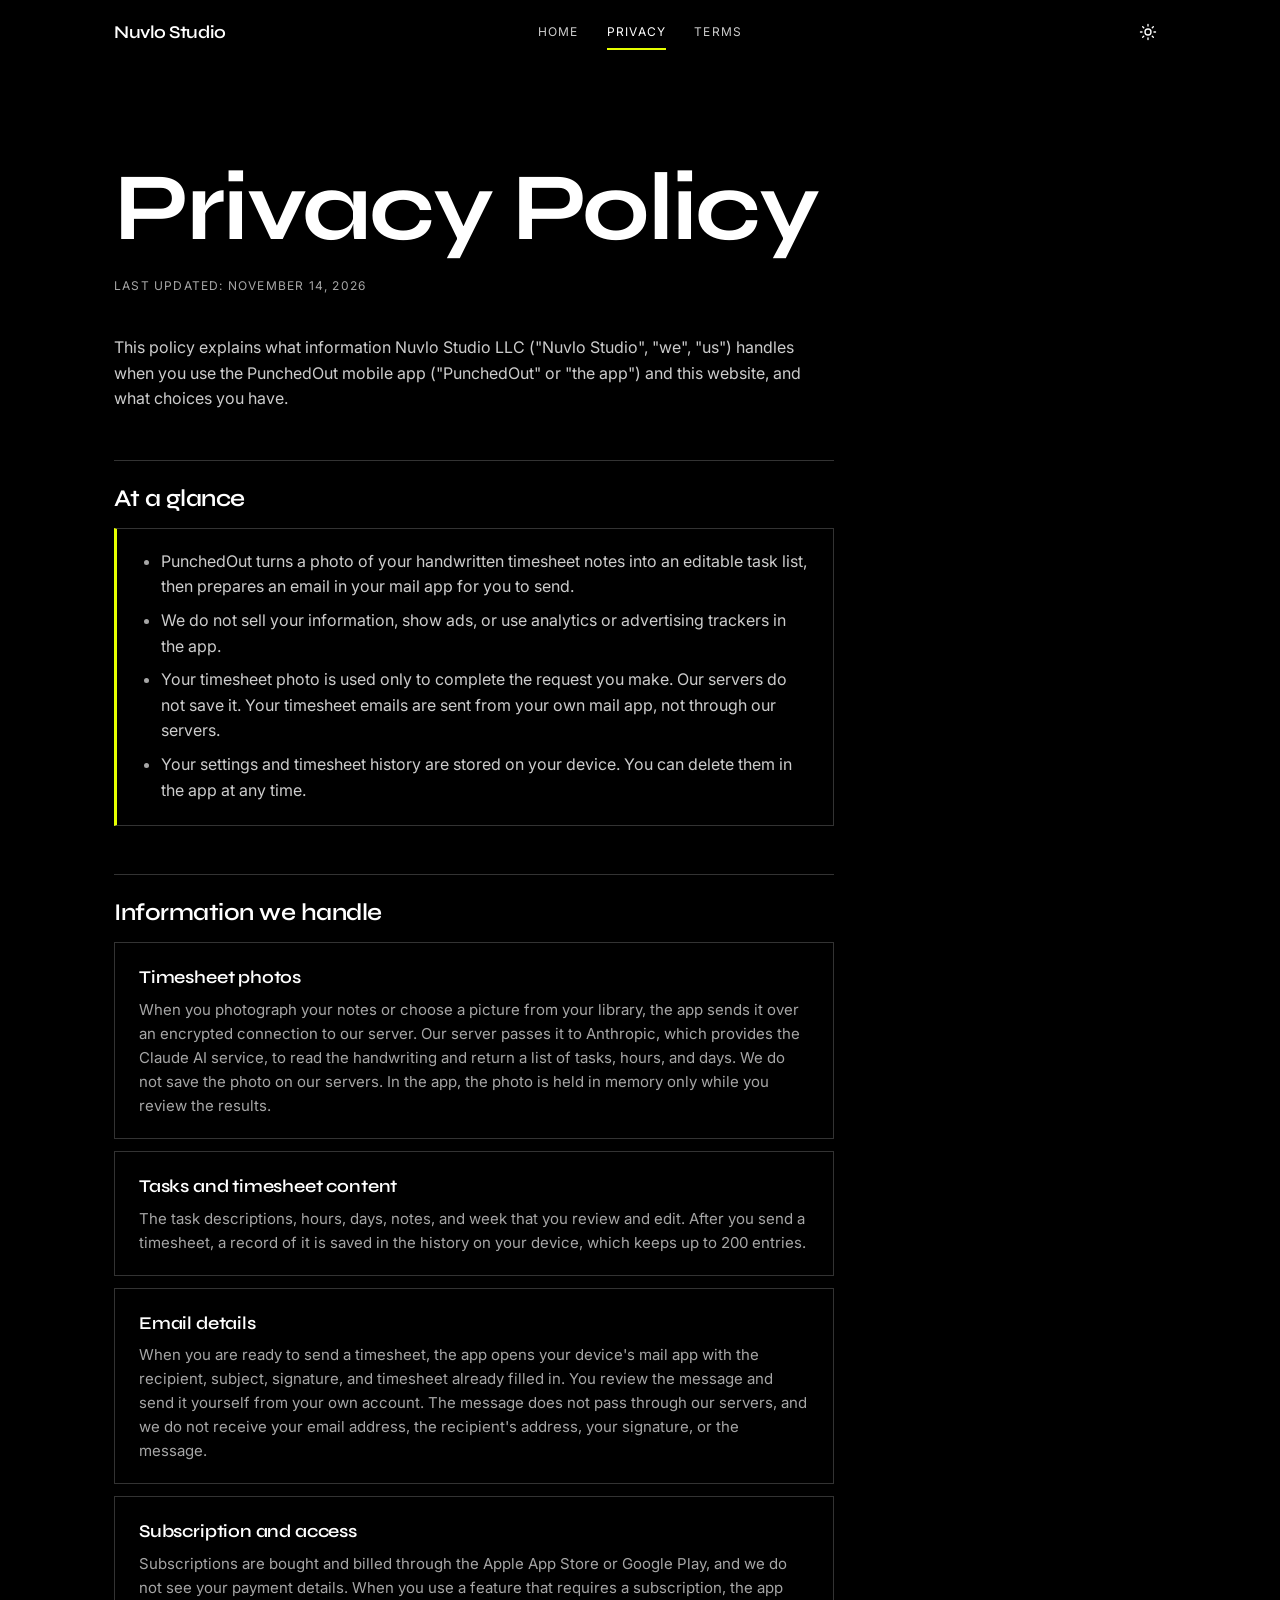
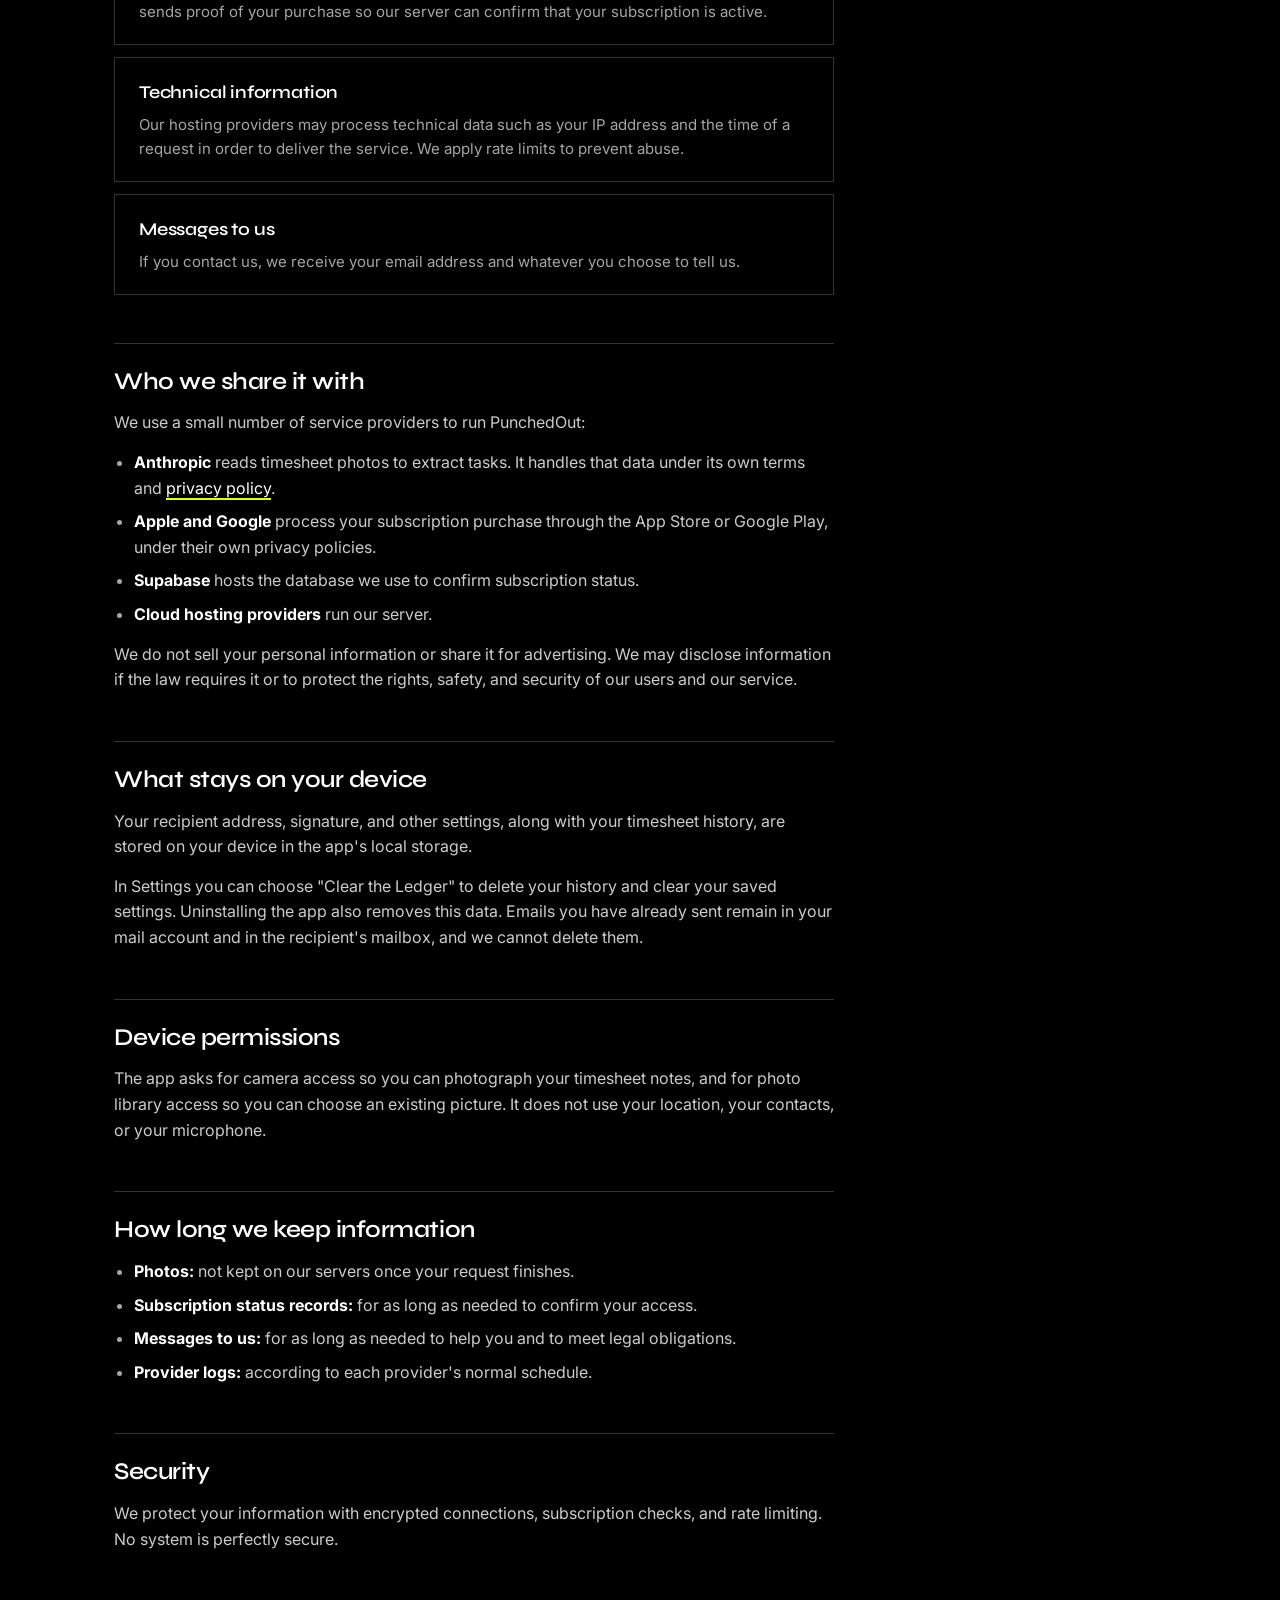
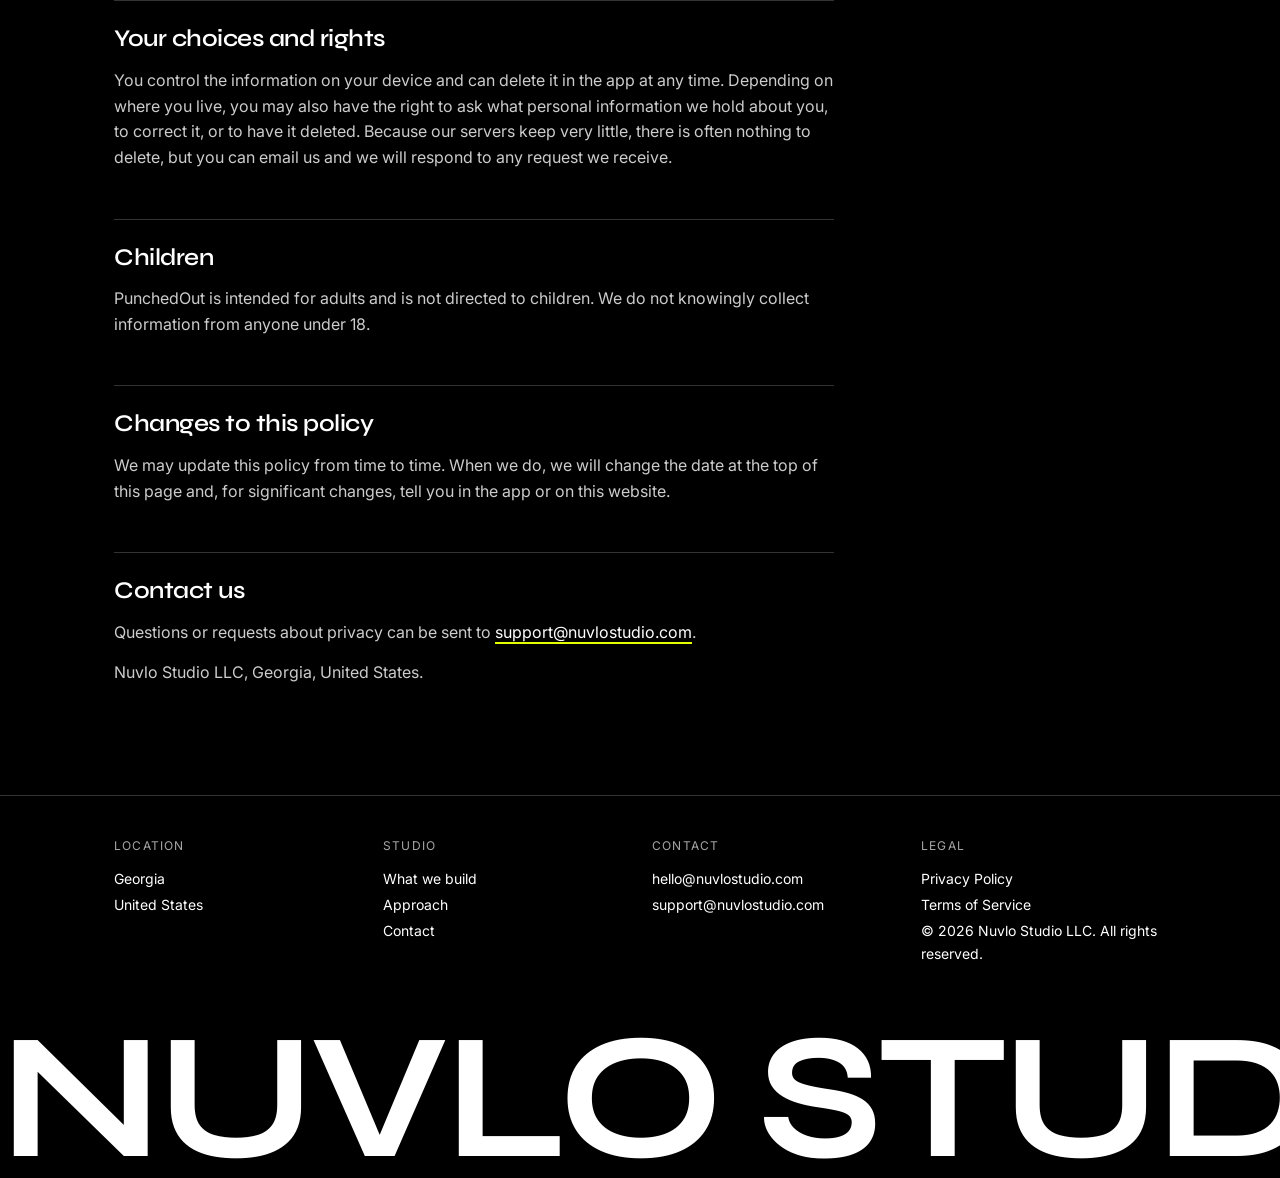
==== commit 2aef9ec2: "Update legal pages for in-app subscriptions and mail composer Remove Gmail App Password and access k" ====
--- a/privacy/index.html
+++ b/privacy/index.html
@@ -38,17 +38,17 @@
   <div class="wrap">
     <div class="narrow">
       <h1>Privacy Policy</h1>
-      <p class="meta">Last updated: November 9, 2026</p>
+      <p class="meta">Last updated: November 14, 2026</p>
 
       <p>This policy explains what information Nuvlo Studio LLC ("Nuvlo Studio", "we", "us") handles when you use the PunchedOut mobile app ("PunchedOut" or "the app") and this website, and what choices you have.</p>
 
       <h2>At a glance</h2>
       <div class="glance">
         <ul>
-          <li>PunchedOut turns a photo of your handwritten timesheet notes into an editable task list, then emails it to the recipient you choose.</li>
+          <li>PunchedOut turns a photo of your handwritten timesheet notes into an editable task list, then prepares an email in your mail app for you to send.</li>
           <li>We do not sell your information, show ads, or use analytics or advertising trackers in the app.</li>
-          <li>Your timesheet photo and your email details are used only to complete the request you make. Our servers do not save them.</li>
-          <li>Your settings, credentials, and timesheet history are stored on your device. You can delete them in the app at any time.</li>
+          <li>Your timesheet photo is used only to complete the request you make. Our servers do not save it. Your timesheet emails are sent from your own mail app, not through our servers.</li>
+          <li>Your settings and timesheet history are stored on your device. You can delete them in the app at any time.</li>
         </ul>
       </div>
 
@@ -66,12 +66,12 @@
 
       <div class="item">
         <h3>Email details</h3>
-        <p>Your Gmail address, your Gmail App Password, the recipient's email address, your signature, and the timesheet email itself. When you tap send, the app transmits these to our server, which uses them once to connect to Google's Gmail mail service and send the message from your account. We do not store or log your App Password or the message.</p>
+        <p>When you are ready to send a timesheet, the app opens your device's mail app with the recipient, subject, signature, and timesheet already filled in. You review the message and send it yourself from your own account. The message does not pass through our servers, and we do not receive your email address, the recipient's address, your signature, or the message.</p>
       </div>
 
       <div class="item">
-        <h3>Organization access key</h3>
-        <p>If your organization gave you an access key, the app sends it with each request so our server can confirm that it is valid. Our database holds the key, the organization's name, a default recipient email address, and whether the key is active.</p>
+        <h3>Subscription and access</h3>
+        <p>Subscriptions are bought and billed through the Apple App Store or Google Play, and we do not see your payment details. When you use a feature that requires a subscription, the app sends proof of your purchase so our server can confirm that your subscription is active.</p>
       </div>
 
       <div class="item">
@@ -88,30 +88,29 @@
       <p>We use a small number of service providers to run PunchedOut:</p>
       <ul>
         <li><strong>Anthropic</strong> reads timesheet photos to extract tasks. It handles that data under its own terms and <a href="https://www.anthropic.com/legal/privacy" rel="noopener">privacy policy</a>.</li>
-        <li><strong>Google</strong> delivers the emails you send through Gmail, under its <a href="https://policies.google.com/privacy" rel="noopener">privacy policy</a>.</li>
-        <li><strong>Supabase</strong> hosts the database that stores access key records.</li>
+        <li><strong>Apple and Google</strong> process your subscription purchase through the App Store or Google Play, under their own privacy policies.</li>
+        <li><strong>Supabase</strong> hosts the database we use to confirm subscription status.</li>
         <li><strong>Cloud hosting providers</strong> run our server.</li>
       </ul>
       <p>We do not sell your personal information or share it for advertising. We may disclose information if the law requires it or to protect the rights, safety, and security of our users and our service.</p>
 
       <h2>What stays on your device</h2>
-      <p>Your access key, Gmail address, App Password, recipient address, and signature are stored in your device's secure storage (the iOS Keychain or the Android Keystore). Your timesheet history is stored in the app's local storage.</p>
-      <p>In Settings you can choose "Clear the Ledger" to delete your history and "Clear All Credentials" to remove your stored credentials. Uninstalling the app also removes this data. Emails you have already sent remain in your Gmail Sent folder and in the recipient's mailbox, and we cannot delete them.</p>
+      <p>Your recipient address, signature, and other settings, along with your timesheet history, are stored on your device in the app's local storage.</p>
+      <p>In Settings you can choose "Clear the Ledger" to delete your history and clear your saved settings. Uninstalling the app also removes this data. Emails you have already sent remain in your mail account and in the recipient's mailbox, and we cannot delete them.</p>
 
       <h2>Device permissions</h2>
       <p>The app asks for camera access so you can photograph your timesheet notes, and for photo library access so you can choose an existing picture. It does not use your location, your contacts, or your microphone.</p>
 
       <h2>How long we keep information</h2>
       <ul>
-        <li><strong>Photos and email content:</strong> not kept on our servers once your request finishes.</li>
-        <li><strong>Access key records:</strong> until the key is deactivated or removed.</li>
+        <li><strong>Photos:</strong> not kept on our servers once your request finishes.</li>
+        <li><strong>Subscription status records:</strong> for as long as needed to confirm your access.</li>
         <li><strong>Messages to us:</strong> for as long as needed to help you and to meet legal obligations.</li>
         <li><strong>Provider logs:</strong> according to each provider's normal schedule.</li>
       </ul>
 
       <h2>Security</h2>
-      <p>We protect your information with encrypted connections, secure storage on your device, access key checks, and rate limiting. No system is perfectly secure, so please take care with your credentials.</p>
-      <p>We recommend using a dedicated Gmail App Password and never your regular Google password. You can revoke an App Password at any time at <a href="https://myaccount.google.com/apppasswords" rel="noopener">myaccount.google.com/apppasswords</a>, which immediately stops PunchedOut from sending email as you.</p>
+      <p>We protect your information with encrypted connections, subscription checks, and rate limiting. No system is perfectly secure.</p>
 
       <h2>Your choices and rights</h2>
       <p>You control the information on your device and can delete it in the app at any time. Depending on where you live, you may also have the right to ask what personal information we hold about you, to correct it, or to have it deleted. Because our servers keep very little, there is often nothing to delete, but you can email us and we will respond to any request we receive.</p>
